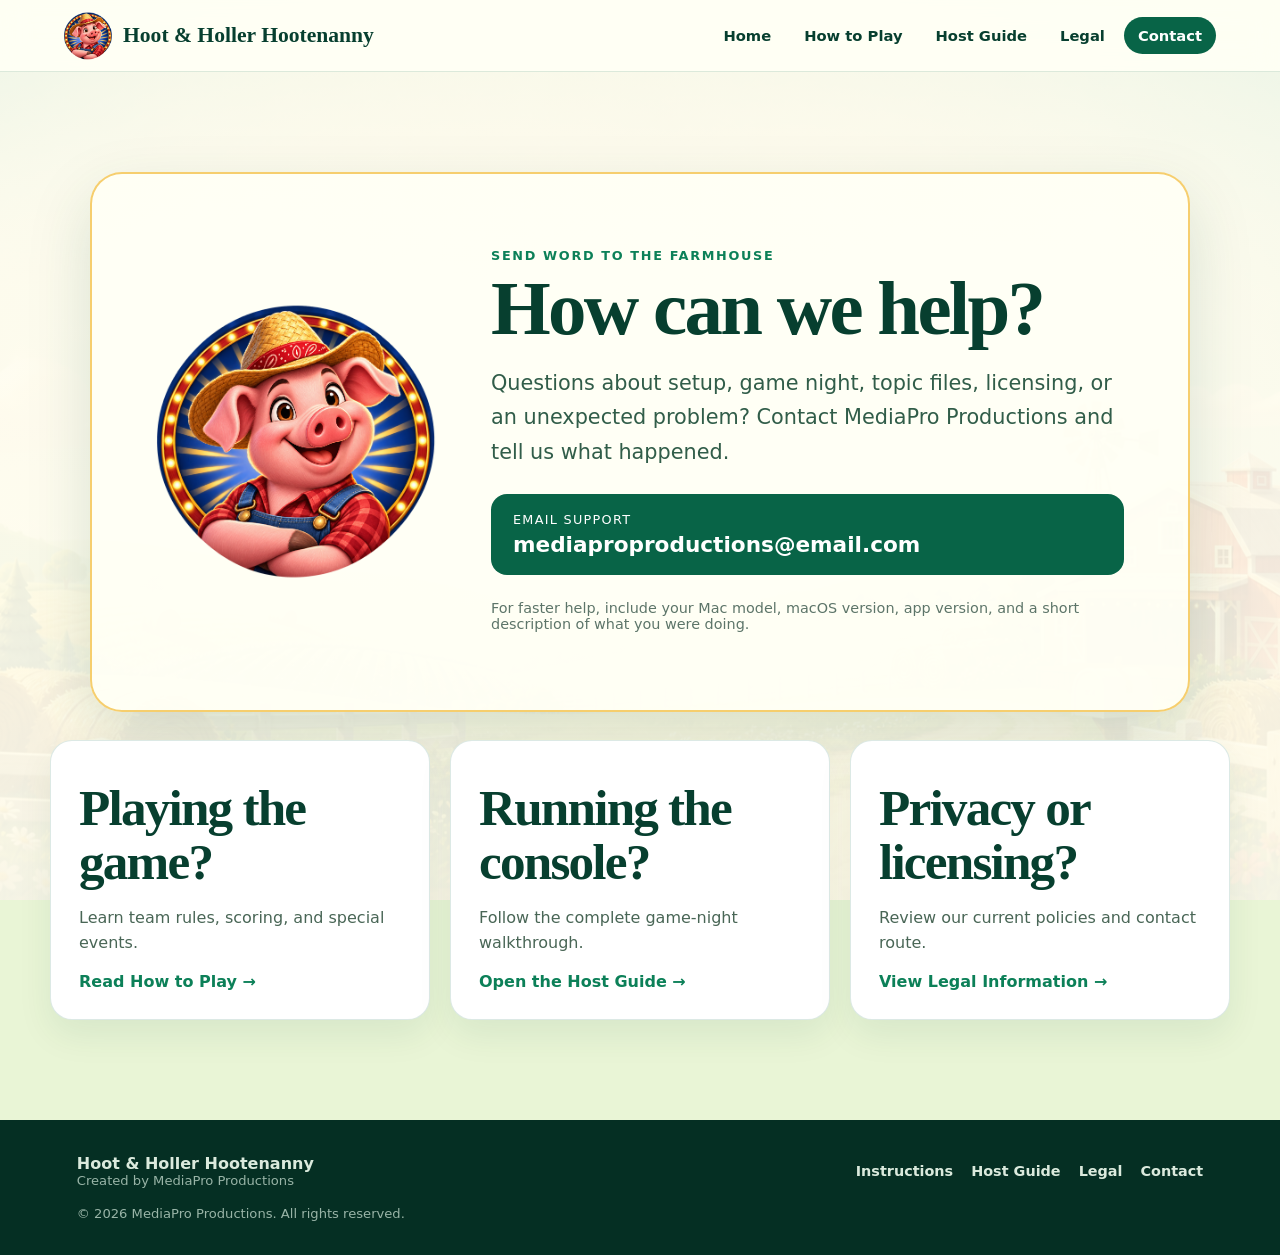
==== contact.html @ 04d715aa "Build complete Hoot and Holler website" ====
<!doctype html><html lang="en"><head><meta charset="utf-8"><meta name="viewport" content="width=device-width,initial-scale=1"><meta name="description" content="Contact MediaPro Productions for Hoot & Holler Hootenanny support."><title>Contact | Hoot &amp; Holler Hootenanny</title><link rel="stylesheet" href="styles.css"><script defer src="site.js"></script></head>
<body class="guide-page lane-art"><header class="site-header"><a class="brand" href="index.html"><img src="assets/hoot-mascot.png" alt=""><span>Hoot &amp; Holler Hootenanny</span></a><button class="menu" aria-expanded="false" aria-controls="nav">Menu</button><nav id="nav"><a href="index.html">Home</a><a href="how-to-play.html">How to Play</a><a href="host-guide.html">Host Guide</a><a href="legal.html">Legal</a><a aria-current="page" href="contact.html">Contact</a></nav></header>
<main class="contact-main"><section class="contact-card"><img src="assets/hoot-mascot.png" alt="Friendly Hoot & Holler pig mascot"><div><p class="eyebrow">Send word to the farmhouse</p><h1>How can we help?</h1><p class="lede">Questions about setup, game night, topic files, licensing, or an unexpected problem? Contact MediaPro Productions and tell us what happened.</p><a class="email-card" href="mailto:mediaproproductions@email.com?subject=Hoot%20%26%20Holler%20Hootenanny%20Support"><span>Email support</span><strong>mediaproproductions@email.com</strong></a><p class="small">For faster help, include your Mac model, macOS version, app version, and a short description of what you were doing.</p></div></section><section class="contact-links"><article><h2>Playing the game?</h2><p>Learn team rules, scoring, and special events.</p><a class="text-link" href="how-to-play.html">Read How to Play →</a></article><article><h2>Running the console?</h2><p>Follow the complete game-night walkthrough.</p><a class="text-link" href="host-guide.html">Open the Host Guide →</a></article><article><h2>Privacy or licensing?</h2><p>Review our current policies and contact route.</p><a class="text-link" href="legal.html">View Legal Information →</a></article></section></main><footer><div><strong>Hoot &amp; Holler Hootenanny</strong><span>Created by MediaPro Productions</span></div><nav><a href="how-to-play.html">Instructions</a><a href="host-guide.html">Host Guide</a><a href="legal.html">Legal</a><a href="contact.html">Contact</a></nav><p>© <span data-year></span> MediaPro Productions. All rights reserved.</p></footer></body></html>
---- styles.css ----
:root{color-scheme:light;--ink:#073f2f;--green:#086447;--green2:#0c8058;--mint:#dff4d0;--cream:#fffdf1;--gold:#f3b934;--red:#c74f3d;--card:rgba(255,255,245,.91);font-family:"Avenir Next",Avenir,Montserrat,system-ui,-apple-system,sans-serif;color:var(--ink);background:#e9f5d6}*{box-sizing:border-box}html{scroll-behavior:smooth}body{margin:0;min-height:100%;background:#f6f6e9}a{color:inherit}img{max-width:100%}.site-header{position:sticky;z-index:20;top:0;display:flex;align-items:center;justify-content:space-between;gap:24px;min-height:72px;padding:8px clamp(20px,5vw,72px);background:rgba(255,255,245,.92);border-bottom:1px solid rgba(8,100,71,.14);backdrop-filter:blur(14px)}.brand{display:flex;align-items:center;gap:11px;text-decoration:none;font-family:Georgia,serif;font-weight:800;font-size:clamp(1rem,2vw,1.35rem)}.brand img{width:48px;height:48px;object-fit:contain}.site-header nav{display:flex;gap:5px}.site-header nav a{padding:10px 14px;border-radius:999px;text-decoration:none;font-weight:750;font-size:.92rem}.site-header nav a:hover,.site-header nav a[aria-current=page]{color:#fff;background:var(--green)}.menu{display:none;border:0;border-radius:10px;padding:9px 13px;color:white;background:var(--green);font-weight:800}.home-hero{min-height:calc(100vh - 72px);display:grid;place-items:center;padding:clamp(28px,5vw,76px);background:linear-gradient(90deg,rgba(233,255,213,.95),rgba(233,255,213,.64) 48%,rgba(233,255,213,.05)),url("assets/farm-world.png") center/cover no-repeat}.hero-card{width:min(700px,100%);margin-right:auto;text-align:center;padding:clamp(28px,4vw,52px);border:2px solid rgba(243,185,52,.76);border-radius:36px;background:rgba(255,255,245,.86);box-shadow:0 28px 70px rgba(5,70,45,.21);backdrop-filter:blur(8px)}.hero-mascot{width:clamp(130px,17vw,210px);filter:drop-shadow(0 12px 15px rgba(36,81,42,.2))}.eyebrow,.kicker{margin:10px 0;color:var(--green2);font-weight:900;font-size:.8rem;letter-spacing:.13em;text-transform:uppercase}h1,h2{font-family:Georgia,Charter,serif;letter-spacing:-.035em}h1{margin:8px 0;font-size:clamp(3rem,7vw,6rem);line-height:.94}h2{font-size:clamp(2rem,4vw,3.4rem);line-height:1.05;margin:12px 0}h3{margin:8px 0;font-size:1.15rem}.lede{font-size:clamp(1.05rem,2vw,1.3rem);line-height:1.65;color:#315d49}.actions{display:flex;justify-content:center;gap:12px;flex-wrap:wrap;margin-top:24px}.button{display:inline-block;padding:13px 22px;border-radius:999px;text-decoration:none;font-weight:850}.primary{color:white;background:var(--green);box-shadow:0 9px 20px rgba(8,100,71,.2)}.secondary{color:var(--green);background:#fff;border:2px solid rgba(8,100,71,.25)}.credit,.small,.updated{font-size:.9rem;color:#5d7569}.content-band{padding:clamp(60px,8vw,110px) clamp(22px,7vw,110px)}.section-heading{max-width:820px;margin:0 auto 40px;text-align:center}.section-heading>p:last-child{font-size:1.15rem;line-height:1.7}.feature-grid,.rule-grid,.contact-links{display:grid;grid-template-columns:repeat(3,1fr);gap:20px;max-width:1180px;margin:auto}.feature-grid article,.rule-grid article,.contact-links article{padding:28px;border:1px solid rgba(8,100,71,.14);border-radius:22px;background:white;box-shadow:0 15px 35px rgba(8,75,53,.08)}.feature-icon{font-size:2.2rem}.feature-grid p,.rule-grid p,.contact-links p{line-height:1.6;color:#496656}.split-callout{display:grid;grid-template-columns:1fr 260px;align-items:center;gap:30px;padding:clamp(45px,7vw,90px) clamp(24px,10vw,150px);color:white;background:linear-gradient(135deg,#0a6e4d,#064532)}.split-callout>div{max-width:760px}.split-callout .eyebrow{color:#ffd66e}.split-callout p{font-size:1.12rem;line-height:1.7}.split-callout img{filter:drop-shadow(0 18px 18px rgba(0,0,0,.2))}.text-link{font-weight:900;color:var(--green2);text-decoration:none}.split-callout .text-link{color:#ffd66e}.game-art,.host-art,.lane-art{background-attachment:fixed;background-size:cover;background-position:center}.game-art{background-image:linear-gradient(rgba(246,250,232,.84),rgba(246,250,232,.93)),url("assets/farm-game-day.png")}.host-art{background-image:linear-gradient(rgba(244,250,231,.80),rgba(244,250,231,.94)),url("assets/farm-host-stage.png")}.lane-art{background-image:linear-gradient(rgba(255,253,240,.80),rgba(255,253,240,.94)),url("assets/farm-lane.png")}.page-hero{min-height:460px;display:grid;grid-template-columns:minmax(0,790px) 210px;align-items:center;justify-content:center;gap:36px;padding:70px 24px}.page-hero>div{padding:34px 42px;border-radius:28px;background:rgba(255,255,246,.83);box-shadow:0 20px 55px rgba(8,75,53,.12);backdrop-filter:blur(9px)}.page-hero h1{font-size:clamp(3.5rem,8vw,6.6rem)}.page-hero img{filter:drop-shadow(0 20px 20px rgba(8,75,53,.2))}.host-hero,.legal-hero{grid-template-columns:minmax(0,900px)}.article-wrap{display:grid;grid-template-columns:240px minmax(0,860px);align-items:start;justify-content:center;gap:38px;padding:0 24px 90px}.toc{position:sticky;top:96px;display:flex;flex-direction:column;padding:20px;border:1px solid rgba(8,100,71,.13);border-radius:18px;background:rgba(255,255,247,.91);box-shadow:0 12px 30px rgba(8,75,53,.08)}.toc strong{padding:8px 10px;color:var(--green)}.toc a{padding:8px 10px;border-radius:8px;text-decoration:none;font-size:.92rem}.toc a:hover{background:var(--mint)}.prose{padding:clamp(28px,5vw,62px);border-radius:28px;background:rgba(255,255,249,.94);box-shadow:0 20px 55px rgba(8,75,53,.12)}.prose section{scroll-margin-top:100px;padding:0 0 50px;margin:0 0 50px;border-bottom:1px solid rgba(8,100,71,.13)}.prose section:last-child{border:0;margin-bottom:0;padding-bottom:0}.prose p,.prose li{font-size:1.05rem;line-height:1.75;color:#365849}.prose a{color:var(--green2);font-weight:800}.steps{list-style:none;padding:0}.steps li{display:grid;grid-template-columns:48px 1fr;gap:17px;margin:25px 0}.steps li>span{display:grid;place-items:center;width:46px;height:46px;border-radius:50%;color:#fff;background:var(--green);font-weight:900;font-size:1.25rem}.steps h3{margin:0}.steps p{margin-top:5px}.note,.safety,.legal-note{display:grid;gap:7px;padding:21px 24px;margin:25px 0;border-radius:16px;border-left:6px solid var(--gold);background:#fff5cf}.safety{border-color:var(--green);background:#e5f5dc}.rule-grid{grid-template-columns:repeat(2,1fr);gap:14px}.rule-grid article{padding:20px}.rule-grid p{margin-bottom:0;font-size:.95rem}.prose code{padding:2px 6px;border-radius:6px;background:#edf1e5}.legal-copy h2{font-size:2.6rem}.legal-note{font-size:.92rem;color:#5e624f}.contact-main{min-height:calc(100vh - 72px);padding:clamp(50px,8vw,100px) 24px}.contact-card{display:grid;grid-template-columns:280px minmax(0,650px);align-items:center;justify-content:center;gap:55px;max-width:1100px;margin:auto;padding:clamp(30px,5vw,65px);border:2px solid rgba(243,185,52,.7);border-radius:32px;background:rgba(255,255,246,.9);box-shadow:0 25px 65px rgba(8,75,53,.15)}.contact-card h1{font-size:clamp(3rem,6vw,5rem)}.email-card{display:flex;flex-direction:column;gap:5px;margin:25px 0;padding:18px 22px;border-radius:16px;color:white;background:var(--green);text-decoration:none}.email-card span{font-size:.8rem;text-transform:uppercase;letter-spacing:.1em}.email-card strong{font-size:clamp(1rem,2.5vw,1.35rem)}.contact-links{margin-top:28px}footer{display:grid;grid-template-columns:1fr auto;gap:18px 30px;align-items:center;padding:34px clamp(22px,6vw,90px);color:#dbeadd;background:#052f23}footer div{display:flex;flex-direction:column}footer div span,footer p{font-size:.82rem;color:#99b4a7}footer nav{display:flex;gap:18px;flex-wrap:wrap}footer nav a{text-decoration:none;font-size:.9rem;font-weight:700}footer p{grid-column:1/-1;margin:0}@media(max-width:850px){.menu{display:block}.site-header nav{display:none;position:absolute;top:70px;left:16px;right:16px;flex-direction:column;padding:12px;border-radius:15px;background:#fffff5;box-shadow:0 18px 40px rgba(0,0,0,.15)}.site-header nav.open{display:flex}.home-hero{background-position:68% center}.feature-grid,.contact-links{grid-template-columns:1fr}.page-hero{grid-template-columns:1fr;text-align:center}.page-hero img{width:170px;margin:auto}.article-wrap{grid-template-columns:1fr}.toc{position:static}.contact-card{grid-template-columns:1fr;text-align:center}.contact-card>img{width:220px;margin:auto}.split-callout{grid-template-columns:1fr}.split-callout img{width:190px}.rule-grid{grid-template-columns:1fr}}@media(max-width:560px){.brand span{font-size:.9rem}.brand img{width:40px;height:40px}.hero-card{border-radius:24px}.page-hero>div,.prose{padding:25px}.actions{flex-direction:column}.button{text-align:center}footer{grid-template-columns:1fr}.site-header{padding-inline:14px}}
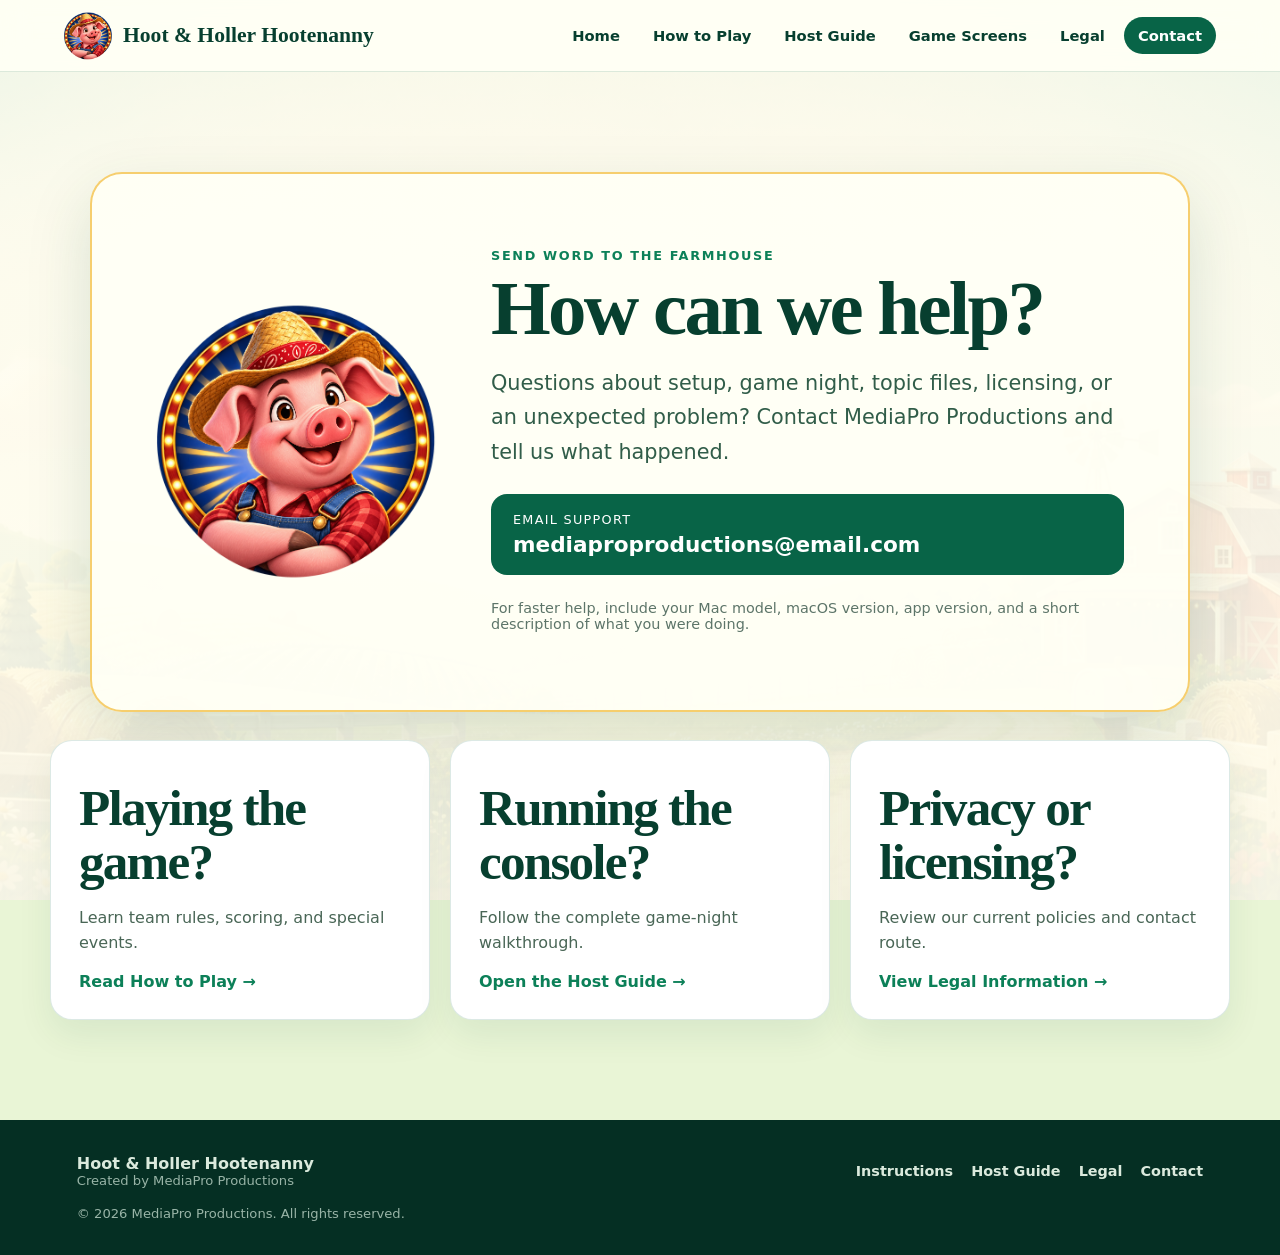
==== commit 349d6de6: "Add paired game screen walkthrough" ====
--- a/contact.html
+++ b/contact.html
@@ -1,3 +1,3 @@
-<!doctype html><html lang="en"><head><meta charset="utf-8"><meta name="viewport" content="width=device-width,initial-scale=1"><meta name="description" content="Contact MediaPro Productions for Hoot & Holler Hootenanny support."><title>Contact | Hoot &amp; Holler Hootenanny</title><link rel="stylesheet" href="styles.css"><script defer src="site.js"></script></head>
-<body class="guide-page lane-art"><header class="site-header"><a class="brand" href="index.html"><img src="assets/hoot-mascot.png" alt=""><span>Hoot &amp; Holler Hootenanny</span></a><button class="menu" aria-expanded="false" aria-controls="nav">Menu</button><nav id="nav"><a href="index.html">Home</a><a href="how-to-play.html">How to Play</a><a href="host-guide.html">Host Guide</a><a href="legal.html">Legal</a><a aria-current="page" href="contact.html">Contact</a></nav></header>
+<!doctype html><html lang="en"><head><meta charset="utf-8"><meta name="viewport" content="width=device-width,initial-scale=1"><meta name="description" content="Contact MediaPro Productions for Hoot &amp; Holler Hootenanny support."><title>Contact | Hoot &amp; Holler Hootenanny</title><link rel="stylesheet" href="styles.css"><script defer src="site.js"></script></head>
+<body class="guide-page lane-art"><header class="site-header"><a class="brand" href="index.html"><img src="assets/hoot-mascot.png" alt=""><span>Hoot &amp; Holler Hootenanny</span></a><button class="menu" aria-expanded="false" aria-controls="nav">Menu</button><nav id="nav"><a href="index.html">Home</a><a href="how-to-play.html">How to Play</a><a href="host-guide.html">Host Guide</a><a href="screenshots.html">Game Screens</a><a href="legal.html">Legal</a><a aria-current="page" href="contact.html">Contact</a></nav></header>
 <main class="contact-main"><section class="contact-card"><img src="assets/hoot-mascot.png" alt="Friendly Hoot & Holler pig mascot"><div><p class="eyebrow">Send word to the farmhouse</p><h1>How can we help?</h1><p class="lede">Questions about setup, game night, topic files, licensing, or an unexpected problem? Contact MediaPro Productions and tell us what happened.</p><a class="email-card" href="mailto:mediaproproductions@email.com?subject=Hoot%20%26%20Holler%20Hootenanny%20Support"><span>Email support</span><strong>mediaproproductions@email.com</strong></a><p class="small">For faster help, include your Mac model, macOS version, app version, and a short description of what you were doing.</p></div></section><section class="contact-links"><article><h2>Playing the game?</h2><p>Learn team rules, scoring, and special events.</p><a class="text-link" href="how-to-play.html">Read How to Play →</a></article><article><h2>Running the console?</h2><p>Follow the complete game-night walkthrough.</p><a class="text-link" href="host-guide.html">Open the Host Guide →</a></article><article><h2>Privacy or licensing?</h2><p>Review our current policies and contact route.</p><a class="text-link" href="legal.html">View Legal Information →</a></article></section></main><footer><div><strong>Hoot &amp; Holler Hootenanny</strong><span>Created by MediaPro Productions</span></div><nav><a href="how-to-play.html">Instructions</a><a href="host-guide.html">Host Guide</a><a href="legal.html">Legal</a><a href="contact.html">Contact</a></nav><p>© <span data-year></span> MediaPro Productions. All rights reserved.</p></footer></body></html>
